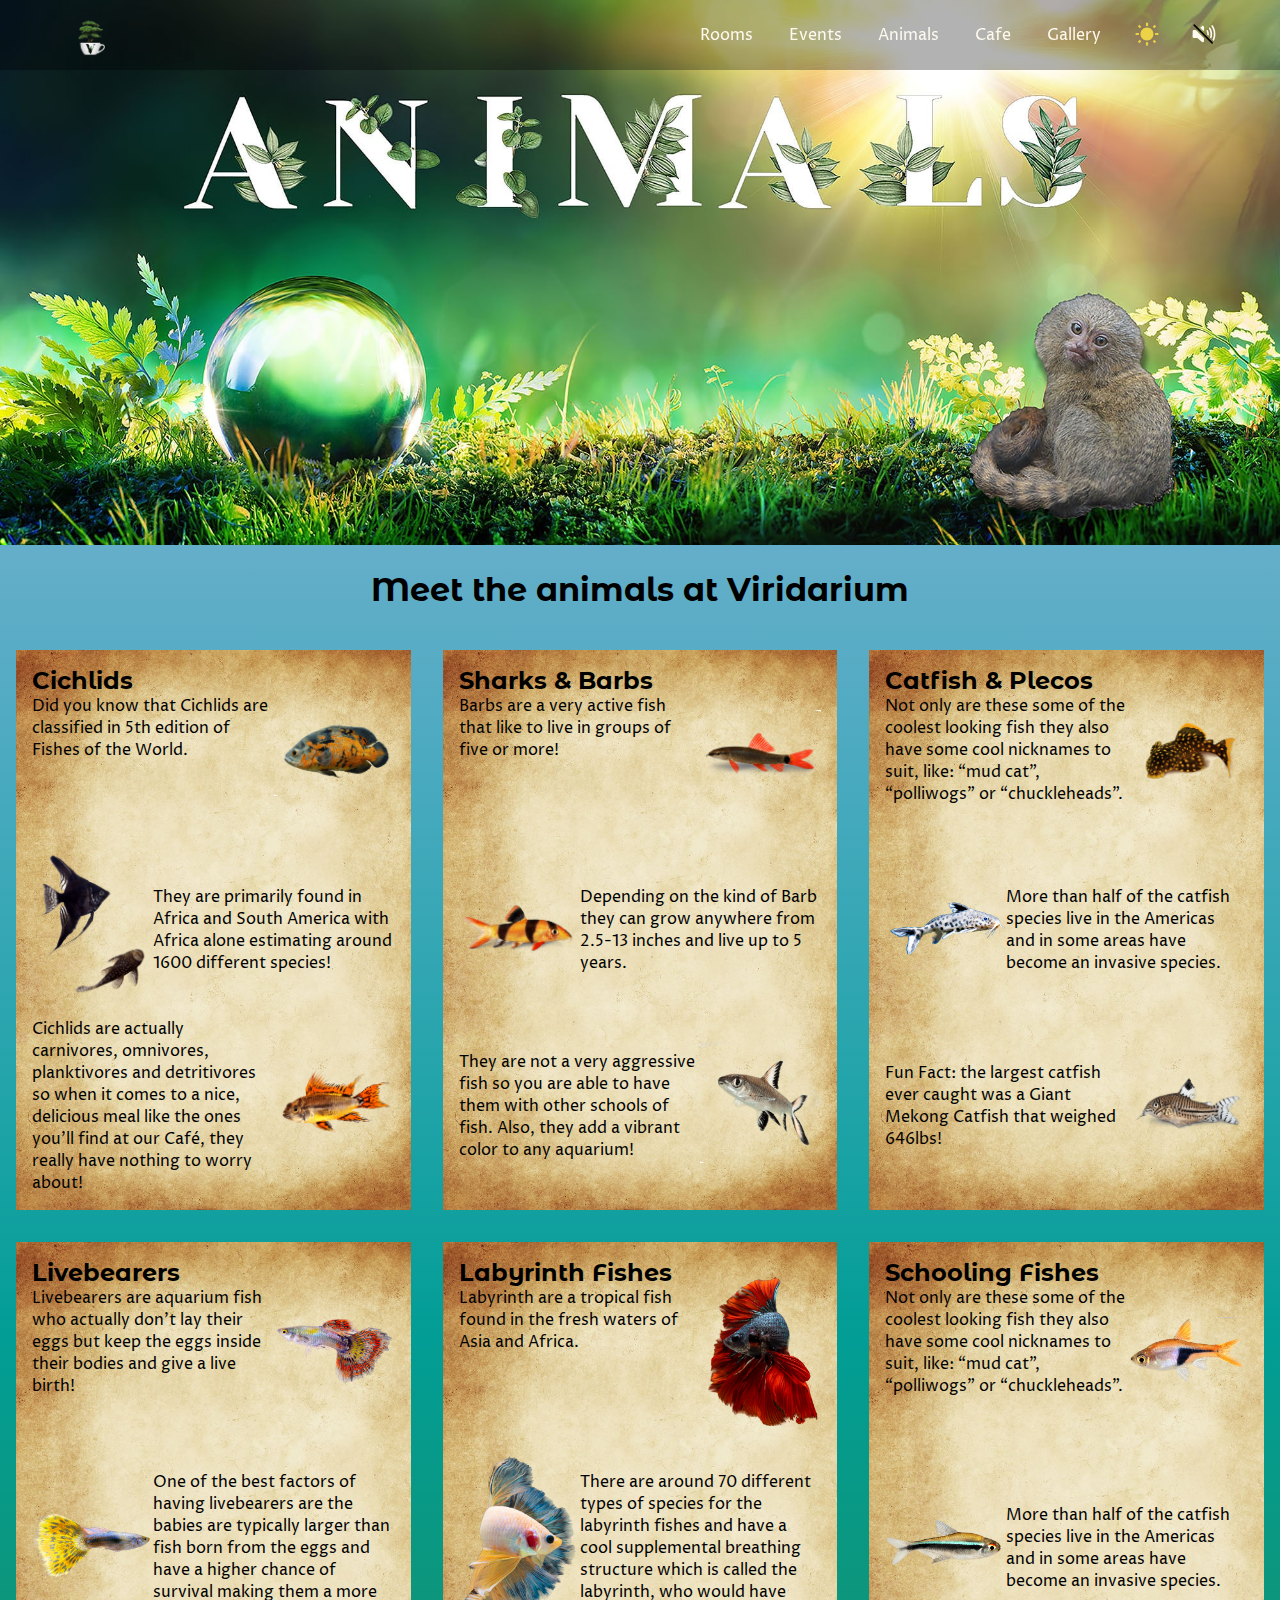
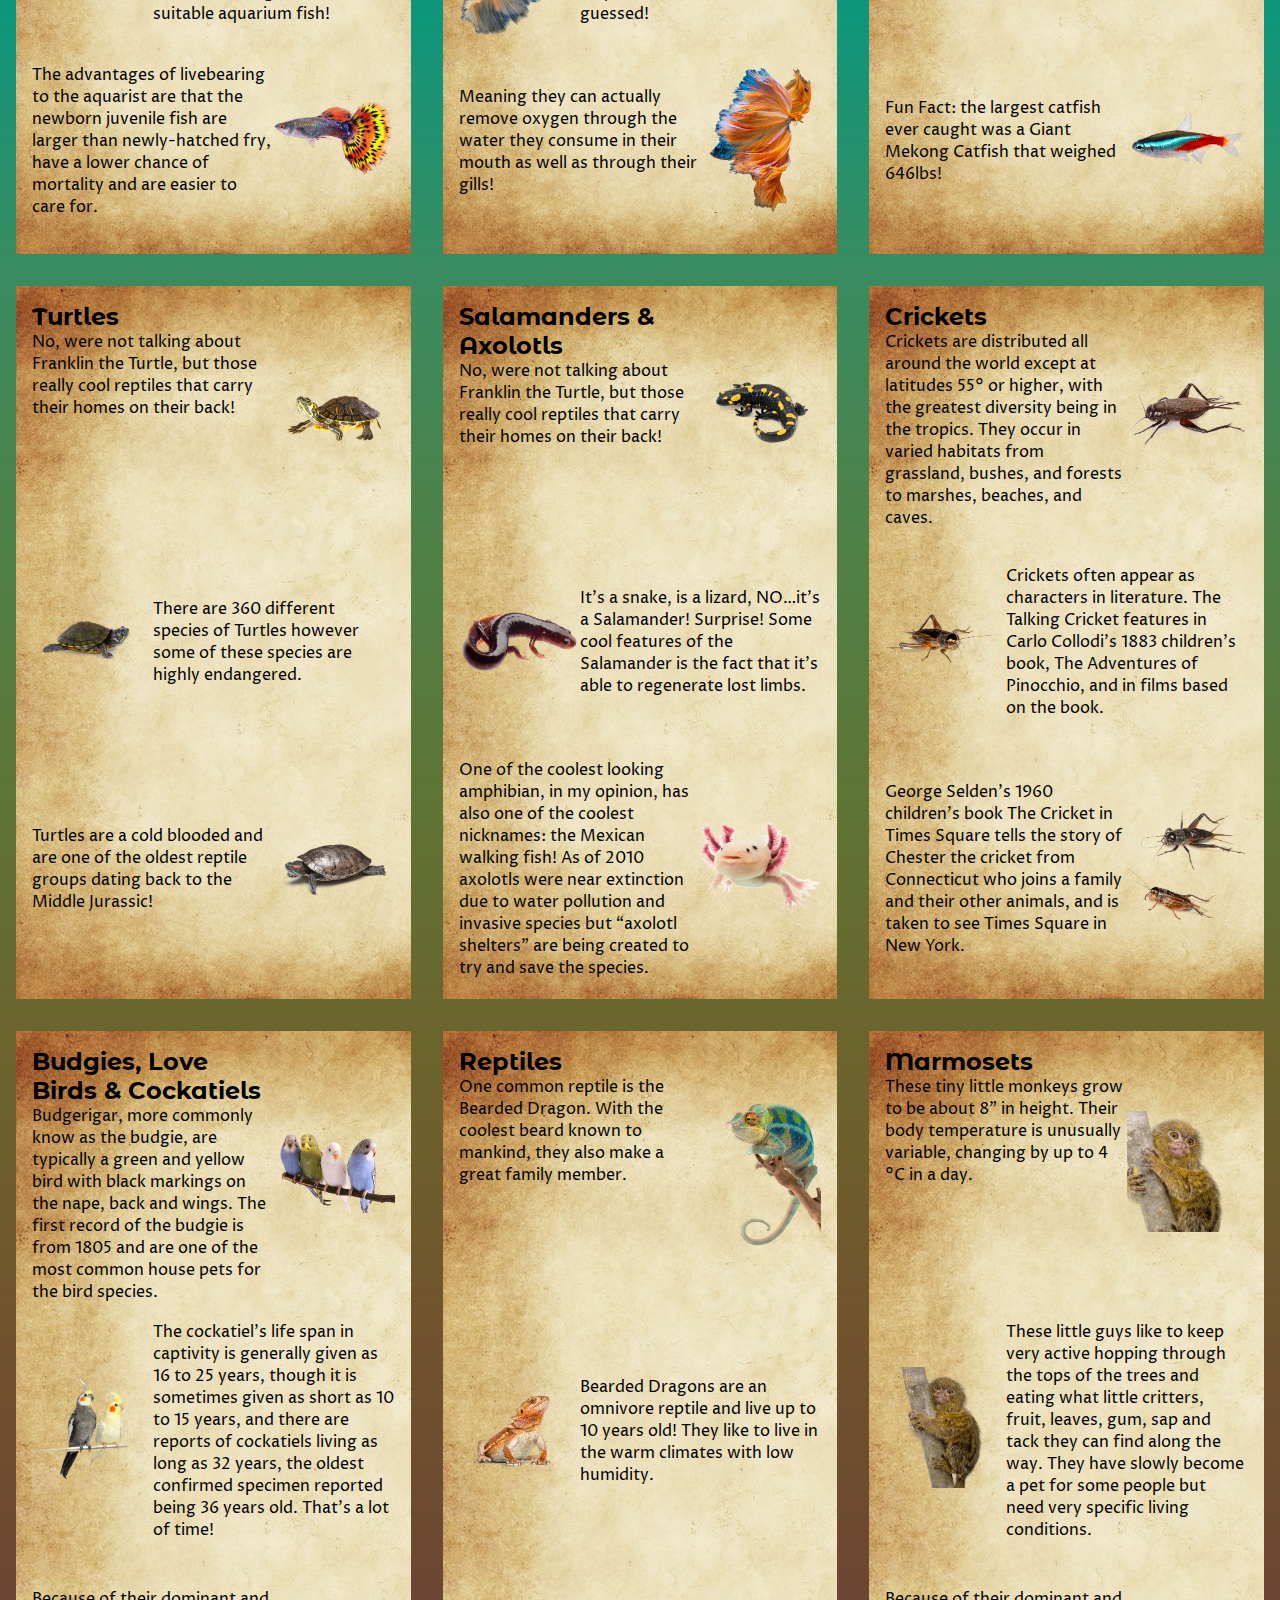
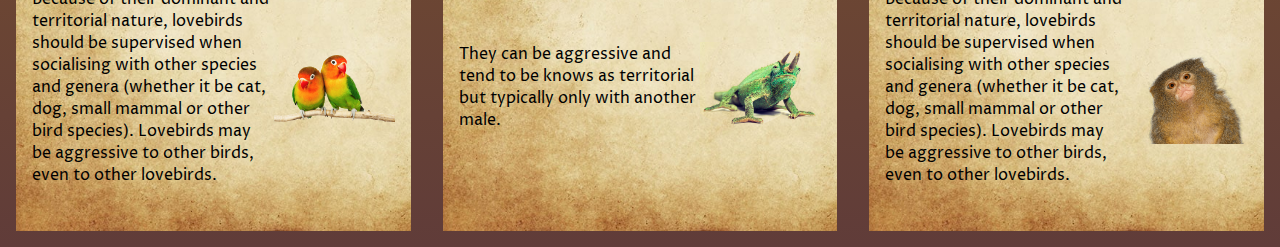
==== animals.html @ 9bf250e7 "Night mode switched to css for the image, Animal page included, animals images included" ====
<!DOCTYPE html>
<html lang="en">
    <head>
        <meta charset="UTF-8">
        <meta name="viewport" content="width=device-width, initial-scale=1.0">
    
        <!-- Load fonts -->
        <link rel="preconnect" href="https://fonts.gstatic.com">
        <link href="https://fonts.googleapis.com/css2?family=Montserrat+Alternates:wght@400;500&display=swap" rel="stylesheet">
        <link href="https://fonts.googleapis.com/css2?family=Proza+Libre&display=swap" rel="stylesheet">
        <link href="https://fonts.googleapis.com/css2?family=Literata&display=swap" rel="stylesheet">
        <link href="https://fonts.googleapis.com/css2?family=Prompt&display=swap" rel="stylesheet">
        <!-- END Load fonts -->
        
        <link rel="stylesheet" href="css/styles.css">
        <title>Animals</title>
    </head>
<body id="animals-page" class="">
    <header>
        <nav id="navbar"> <!-- Extra: Include aria labels and role tags -->
            <a href="index.html" class="logo-container">
                <img src="images/logo.png" alt="Viridarium logo" >
            </a>
            <div class="nav-elements">
                <a href="rooms.html" class="nav-element">Rooms</a>
                <a href="events.html" class="nav-element">Events</a>
                <a href="animals.html" class="nav-element">Animals</a>
                <a href="cafe.html" class="nav-element">Cafe</a>
                <a href="gallery.html" class="nav-element">Gallery</a>
                <button id="night-mode-btn" class="nav-btn">
                    <svg xmlns="http://www.w3.org/2000/svg" viewBox="0 0 512 512" id="sun-icon" class="nav-icon">
                        <path fill='#ebd246' d="M277.3 32h-42.7v64h42.7V32zm129.1 43.7L368 114.1l29.9 29.9 38.4-38.4-29.9-29.9zm-300.8 0l-29.9 29.9 38.4 38.4 29.9-29.9-38.4-38.4zM256 128c-70.4 0-128 57.6-128 128s57.6 128 128 128 128-57.6 128-128-57.6-128-128-128zm224 106.7h-64v42.7h64v-42.7zm-384 0H32v42.7h64v-42.7zM397.9 368L368 397.9l38.4 38.4 29.9-29.9-38.4-38.4zm-283.8 0l-38.4 38.4 29.9 29.9 38.4-38.4-29.9-29.9zm163.2 48h-42.7v64h42.7v-64z"/>
                    </svg>
                    <svg xmlns="http://www.w3.org/2000/svg" viewBox="0 0 512 512" id="moon-icon" class="nav-icon inactive">
                        <path fill='wheat' d="M401.4 354.2c-2.9.1-5.8.2-8.7.2-47.9 0-93-18.9-126.8-53.4-33.9-34.4-52.5-80.1-52.5-128.8 0-27.7 6.1-54.5 17.5-78.7 3.1-6.6 9.3-16.6 13.6-23.4 1.9-2.9-.5-6.7-3.9-6.1-6 .9-15.2 2.9-27.7 6.8C135.1 95.5 80 168.7 80 255c0 106.6 85.1 193 190.1 193 58 0 110-26.4 144.9-68.1 6-7.2 11.5-13.8 16.4-21.8 1.8-3-.7-6.7-4.1-6.1-8.5 1.7-17.1 1.8-25.9 2.2z"/>
                    </svg>
                </button>
                <button id="audio-btn" class="nav-btn sound-off">
                    <svg xmlns='http://www.w3.org/2000/svg' viewBox='0 0 512 512' id='mute-icon' class='nav-icon'>
                        <path stroke='currentColor' stroke-linecap='round' stroke-miterlimit='10' stroke-width='32' d='M416 432L64 80'/>
                        <path d='M243.33 98.86a23.89 23.89 0 00-25.55 1.82l-.66.51-28.52 23.35a8 8 0 00-.59 11.85l54.33 54.33a8 8 0 0013.66-5.66v-64.49a24.51 24.51 0 00-12.67-21.71zM251.33 335.29L96.69 180.69A16 16 0 0085.38 176H56a24 24 0 00-24 24v112a24 24 0 0024 24h69.76l92 75.31a23.9 23.9 0 0025.87 1.69A24.51 24.51 0 00256 391.45v-44.86a16 16 0 00-4.67-11.3zM352 256c0-24.56-5.81-47.87-17.75-71.27a16 16 0 10-28.5 14.55C315.34 218.06 320 236.62 320 256q0 4-.31 8.13a8 8 0 002.32 6.25l14.36 14.36a8 8 0 0013.55-4.31A146 146 0 00352 256zM416 256c0-51.18-13.08-83.89-34.18-120.06a16 16 0 00-27.64 16.12C373.07 184.44 384 211.83 384 256c0 23.83-3.29 42.88-9.37 60.65a8 8 0 001.9 8.26L389 337.4a8 8 0 0013.13-2.79C411 311.76 416 287.26 416 256z'/>
                        <path d='M480 256c0-74.25-20.19-121.11-50.51-168.61a16 16 0 10-27 17.22C429.82 147.38 448 189.5 448 256c0 46.19-8.43 80.27-22.43 110.53a8 8 0 001.59 9l11.92 11.92a8 8 0 0012.92-2.16C471.6 344.9 480 305 480 256z'/>
                    </svg>
                    <svg xmlns='http://www.w3.org/2000/svg' viewBox='0 0 512 512' id='audio-icon' class='nav-icon inactive'>
                        <path d='M264 416.19a23.92 23.92 0 01-14.21-4.69l-.66-.51-91.46-75H88a24 24 0 01-24-24V200a24 24 0 0124-24h69.65l91.46-75 .66-.51A24 24 0 01288 119.83v272.34a24 24 0 01-24 24zM352 336a16 16 0 01-14.29-23.18c9.49-18.9 14.3-38 14.3-56.82 0-19.36-4.66-37.92-14.25-56.73a16 16 0 0128.5-14.54C378.2 208.16 384 231.47 384 256c0 23.83-6 47.78-17.7 71.18A16 16 0 01352 336z'/>
                        <path d='M400 384a16 16 0 01-13.87-24C405 327.05 416 299.45 416 256c0-44.12-10.94-71.52-29.83-103.95A16 16 0 01413.83 136C434.92 172.16 448 204.88 448 256c0 50.36-13.06 83.24-34.12 120a16 16 0 01-13.88 8z'/>
                    </svg>
                </button>
                <button id="mobile-menu-btn" class="nav-btn menu-up">
                    <svg xmlns='http://www.w3.org/2000/svg' viewBox='0 0 512 512' id='menu-icon' class='nav-icon'>
                        <path stroke='black' stroke-linecap='round' stroke-miterlimit='10' stroke-width='48' d='M88 152h336M88 256h336M88 360h336'/>
                    </svg>
                    <svg xmlns='http://www.w3.org/2000/svg' viewBox='0 0 512 512' id='cross-icon' class='nav-icon inactive'>
                        <path d='M289.94 256l95-95A24 24 0 00351 127l-95 95-95-95a24 24 0 00-34 34l95 95-95 95a24 24 0 1034 34l95-95 95 95a24 24 0 0034-34z'/>
                    </svg>
                </button>
                

                <div id="mobile-menu" class="inactive">
                    <a href="rooms.html" class="mobile-nav-element">Rooms</a>
                    <a href="events.html" class="mobile-nav-element">Events</a>
                    <a href="animals.html" class="mobile-nav-element">Animals</a>
                    <a href="cafe.html" class="mobile-nav-element">Cafe</a>
                    <a href="gallery.html" class="mobile-nav-element">Gallery</a>
                </div>

                <audio loop id="daytime-audio">
                    <source src="audios/day.wav" type="audio/mp3">
                </audio>
                <audio loop id="nighttime-audio">
                    <source src="audios/night.wav" type="audio/mp3">
                </audio>
            </div>
        </nav>
        
        <img id="header-img" alt="Header image" src="images/Animal_Header.jpg" >
    </header>    
    <main>
        <h1>Meet the animals at Viridarium</h1>
        <section id="aquar-animals" class="animals-grid">
            <div class="animals-grid-col1">
                <div class="animals-info-card">
                    <div class="info-text-top info-text">
                        <h2>Cichlids</h2>
                        <p>Did you know that Cichlids are classified in 5th edition of Fishes of the World.</p>
                    </div>
                    <div class="info-img-top info-img">
                        <img src="images/Aquarium Room/cichlids.png" alt="">
                    </div>
                    <div class="info-text-mid info-text">
                        <p>They are primarily found in Africa and South America with Africa alone estimating around 1600 different species!</p>
                    </div>
                    <div class="info-img-mid info-img">
                        <img src="images/Aquarium Room/cichlids2.png" alt="">
                    </div>
                    <div class="info-text-btm info-text">
                        <p>Cichlids are actually carnivores, omnivores, planktivores and detritivores so when it comes to a nice, delicious meal like the ones you’ll find at our Café, they really have nothing to worry about!</p>
                    </div>
                    <div class="info-img-btm info-img">
                        <img src="images/Aquarium Room/cichlids3.png" alt="">
                    </div>
                </div>
            </div>
            <div class="animals-grid-col2">
                <div class="animals-info-card">
                    <div class="info-text-top info-text">
                        <h2>Sharks & Barbs</h2>
                        <p>Barbs are a very active fish that like to live in groups of five or more!</p>
                    </div>
                    <div class="info-img-top info-img">
                        <img src="images/Aquarium Room/barb2.png" alt="">
                    </div>
                    <div class="info-text-mid info-text">
                        <p>Depending on the kind of Barb they can grow anywhere from 2.5-13 inches and live up to 5 years. </p>
                    </div>
                    <div class="info-img-mid info-img">
                        <img src="images/Aquarium Room/barb1.png" alt="">
                    </div>
                    <div class="info-text-btm info-text">
                        <p>They are not a very aggressive fish so you are able to have them with other schools of fish. Also, they add a vibrant color to any aquarium! </p>
                    </div>
                    <div class="info-img-btm info-img">
                        <img src="images/Aquarium Room/shark.png" alt="">
                    </div>
                </div>
            </div>
            <div class="animals-grid-col3">
                <div class="animals-info-card">
                    <div class="info-text-top info-text">
                        <h2>Catfish & Plecos </h2>
                        <p>Not only are these some of the coolest looking fish they also have some cool nicknames to suit, like: “mud cat”, “polliwogs” or “chuckleheads”.</p>
                    </div>
                    <div class="info-img-top info-img">
                        <img src="images/Aquarium Room/catfish1.png" alt="" srcset="">
                    </div>
                    <div class="info-text-mid info-text">
                        <p>More than half of the catfish species live in the Americas and in some areas have become an invasive species.</p>
                    </div>
                    <div class="info-img-mid info-img">
                        <img src="images/Aquarium Room/catfish3.png" alt="" srcset="">
                    </div>
                    <div class="info-text-btm info-text">
                        <p>Fun Fact: the largest catfish ever caught was a Giant Mekong Catfish that weighed 646lbs!</p>
                    </div>
                    <div class="info-img-btm info-img">
                        <img src="images/Aquarium Room/catfish2.png" alt="" srcset="">
                    </div>
                </div>
            </div>
        </section>
        <section id="ripar-animals" class="animals-grid">
            <div class="animals-grid-col1">
                <div class="animals-info-card">
                    <div class="info-text-top info-text">
                        <h2>Livebearers</h2>
                        <p>Livebearers are aquarium fish who actually don’t lay their eggs but keep the eggs inside their bodies and give a live birth!</p>
                    </div>
                    <div class="info-img-top info-img">
                        <img src="images/Riparium Room/livebearers1.png" alt="">
                    </div>
                    <div class="info-text-mid info-text">
                        <p>One of the best factors of having livebearers are the babies are typically larger than fish born from the eggs and have a higher chance of survival making them a more suitable aquarium fish!</p>
                    </div>
                    <div class="info-img-mid info-img">
                        <img src="images/Riparium Room/livebearers2.png" alt="">
                    </div>
                    <div class="info-text-btm info-text">
                        <p>The advantages of livebearing to the aquarist are that the newborn juvenile fish are larger than newly-hatched fry, have a lower chance of mortality and are easier to care for.</p>
                    </div>
                    <div class="info-img-btm info-img">
                        <img src="images/Riparium Room/livebearers3.png" alt="">
                    </div>
                </div>
            </div>
            <div class="animals-grid-col2">
                <div class="animals-info-card">
                    <div class="info-text-top info-text">
                        <h2>Labyrinth Fishes </h2>
                        <p>Labyrinth are a tropical fish found in the fresh waters of Asia and Africa.</p>
                    </div>
                    <div class="info-img-top info-img">
                        <img src="images/Riparium Room/labyfish1.png" alt="">
                    </div>
                    <div class="info-text-mid info-text">
                        <p>There are around 70 different types of species for the labyrinth fishes and have a cool supplemental breathing structure which is called the labyrinth, who would have guessed!</p>
                    </div>
                    <div class="info-img-mid info-img">
                        <img src="images/Riparium Room/labyfish2.png" alt="">
                    </div>
                    <div class="info-text-btm info-text">
                        <p>Meaning they can actually remove oxygen through the water they consume in their mouth as well as through their gills!</p>
                    </div>
                    <div class="info-img-btm info-img">
                        <img src="images/Riparium Room/labyfish3.png" alt="">
                    </div>
                </div>
            </div>
            <div class="animals-grid-col3">
                <div class="animals-info-card">
                    <div class="info-text-top info-text">
                        <h2>Schooling Fishes</h2>
                        <p>Not only are these some of the coolest looking fish they also have some cool nicknames to suit, like: “mud cat”, “polliwogs” or “chuckleheads”.</p>
                    </div>
                    <div class="info-img-top info-img">
                        <img src="images/Riparium Room/schofish1.png" alt="">
                    </div>
                    <div class="info-text-mid info-text">
                        <p>More than half of the catfish species live in the Americas and in some areas have become an invasive species.</p>
                    </div>
                    <div class="info-img-mid info-img">
                        <img src="images/Riparium Room/schofish2.png" alt="">
                    </div>
                    <div class="info-text-btm info-text">
                        <p>Fun Fact: the largest catfish ever caught was a Giant Mekong Catfish that weighed 646lbs!</p>
                    </div>
                    <div class="info-img-btm info-img">
                        <img src="images/Riparium Room/schofish3.png" alt="">
                    </div>
                </div>
        </section>
        <section id="paludar-animals" class="animals-grid">
            <div class="animals-grid-col1">
                <div class="animals-info-card">
                    <div class="info-text-top info-text">
                        <h2>Turtles</h2>
                        <p>No, were not talking about Franklin the Turtle, but those really cool reptiles that carry their homes on their back!</p>
                    </div>
                    <div class="info-img-top info-img">
                        <img src="images/Paludarium Room/turtle2.png" alt="">
                    </div>
                    <div class="info-text-mid info-text">
                        <p>There are 360 different species of Turtles however some of these species are highly endangered.</p>
                    </div>
                    <div class="info-img-mid info-img">
                        <img src="images/Paludarium Room/turtle.png" alt="">
                    </div>
                    <div class="info-text-btm info-text">
                        <p>Turtles are a cold blooded and are one of the oldest reptile groups dating back to the Middle Jurassic!</p>
                    </div>
                    <div class="info-img-btm info-img">
                        <img src="images/Paludarium Room/turtle3.png" alt="">
                    </div>
                </div>
            </div>
            <div class="animals-grid-col2">
                <div class="animals-info-card">
                    <div class="info-text-top info-text">
                        <h2>Salamanders & Axolotls</h2>
                        <p>No, were not talking about Franklin the Turtle, but those really cool reptiles that carry their homes on their back!</p>
                    </div>
                    <div class="info-img-top info-img">
                        <img src="images/Paludarium Room/amphi1.png" alt="">
                    </div>
                    <div class="info-text-mid info-text">
                        <p>It’s a snake, is a lizard, NO…it’s a Salamander! Surprise! Some cool features of the Salamander is the fact that it’s able to regenerate lost limbs.</p>
                    </div>
                    <div class="info-img-mid info-img">
                        <img src="images/Paludarium Room/amphi2.png" alt="">
                    </div>
                    <div class="info-text-btm info-text">
                        <p>One of the coolest looking amphibian, in my opinion, has also one of the coolest nicknames: the Mexican walking fish! As of 2010 axolotls were near extinction due to water pollution and invasive species but “axolotl shelters” are being created to try and save the species.</p>
                    </div>
                    <div class="info-img-btm info-img">
                        <img src="images/Paludarium Room/amphi3.png" alt="">
                    </div>
                </div>
            </div>
            <div class="animals-grid-col3">
                <div class="animals-info-card">
                    <div class="info-text-top info-text">
                        <h2>Crickets</h2>
                        <p>Crickets are distributed all around the world except at latitudes 55° or higher, with the greatest diversity being in the tropics. They occur in varied habitats from grassland, bushes, and forests to marshes, beaches, and caves.</p>
                    </div>
                    <div class="info-img-top info-img">
                        <img src="images/Paludarium Room/crickets1.png" alt="">
                    </div>
                    <div class="info-text-mid info-text">
                        <p>Crickets often appear as characters in literature. The Talking Cricket features in Carlo Collodi's 1883 children's book, The Adventures of Pinocchio, and in films based on the book.</p>
                    </div>
                    <div class="info-img-mid info-img">
                        <img src="images/Paludarium Room/crickets2.png" alt="">
                    </div>
                    <div class="info-text-btm info-text">
                        <p> George Selden's 1960 children's book The Cricket in Times Square tells the story of Chester the cricket from Connecticut who joins a family and their other animals, and is taken to see Times Square in New York.</p>
                    </div>
                    <div class="info-img-btm info-img">
                        <img src="images/Paludarium Room/crickets3.png" alt="">
                    </div>
                </div>
        </section>
        <section id="terrar-animals" class="animals-grid">
            <div class="animals-grid-col1">
                <div class="animals-info-card">
                    <div class="info-text-top info-text">
                        <h2>Budgies, Love Birds & Cockatiels</h2>
                        <p>Budgerigar, more commonly know as the budgie, are typically a green and yellow bird with black markings on the nape, back and wings. The first record of the budgie is from 1805 and are one of the most common house pets for the bird species.</p>
                    </div>
                    <div class="info-img-top info-img">
                        <img src="images/Terrarium Room/birdos1.png" alt="">
                    </div>
                    <div class="info-text-mid info-text">
                        <p>The cockatiel's life span in captivity is generally given as 16 to 25 years, though it is sometimes given as short as 10 to 15 years, and there are reports of cockatiels living as long as 32 years, the oldest confirmed specimen reported being 36 years old. That's a lot of time!</p>
                    </div>
                    <div class="info-img-mid info-img">
                        <img src="images/Terrarium Room/birdos3.png" alt="">
                    </div>
                    <div class="info-text-btm info-text">
                        <p>Because of their dominant and territorial nature, lovebirds should be supervised when socialising with other species and genera (whether it be cat, dog, small mammal or other bird species). Lovebirds may be aggressive to other birds, even to other lovebirds.</p>
                    </div>
                    <div class="info-img-btm info-img">
                        <img src="images/Terrarium Room/birdos2.png" alt="">
                    </div>
                </div>
            </div>
            <div class="animals-grid-col2">
                <div class="animals-info-card">
                    <div class="info-text-top info-text">
                        <h2>Reptiles</h2>
                        <p>One common reptile is the Bearded Dragon. With the coolest beard known to mankind, they also make a great family member.</p>
                    </div>
                    <div class="info-img-top info-img">
                        <img src="images/Terrarium Room/reptile1.png" alt="">
                    </div>
                    <div class="info-text-mid info-text">
                        <p>Bearded Dragons are an omnivore reptile and live up to 10 years old! They like to live in the warm climates with low humidity.</p>
                    </div>
                    <div class="info-img-mid info-img">
                        <img src="images/Terrarium Room/reptile2.png" alt="">
                    </div>
                    <div class="info-text-btm info-text">
                        <p>They can be aggressive and tend to be knows as territorial but typically only with another male.</p>
                    </div>
                    <div class="info-img-btm info-img">
                        <img src="images/Terrarium Room/reptile3.png" alt="">
                    </div>
                </div>
            </div>
            <div class="animals-grid-col3">
                <div class="animals-info-card">
                    <div class="info-text-top info-text">
                        <h2>Marmosets</h2>
                        <p>These tiny little monkeys grow to be about 8” in height. Their body temperature is unusually variable, changing by up to 4 °C in a day.</p>
                    </div>
                    <div class="info-img-top info-img">
                        <img src="images/Terrarium Room/marmot1.png" alt="">
                    </div>
                    <div class="info-text-mid info-text">
                        <p>These little guys like to keep very active hopping through the tops of the trees and eating what little critters, fruit, leaves, gum, sap and tack they can find along the way. They have slowly become a pet for some people but need very specific living conditions.</p>
                    </div>
                    <div class="info-img-mid info-img">
                        <img src="images/Terrarium Room/marmot2.png" alt="">
                    </div>
                    <div class="info-text-btm info-text">
                        <p>Because of their dominant and territorial nature, lovebirds should be supervised when socialising with other species and genera (whether it be cat, dog, small mammal or other bird species). Lovebirds may be aggressive to other birds, even to other lovebirds.</p>
                    </div>
                    <div class="info-img-btm info-img">
                        <img src="images/Terrarium Room/marmot3.png" alt="">
                    </div>
                </div>
            </div>
        </section>
    </main>
    <footer>

    </footer>

    <script src="js/scripts.js"></script>
</body>
</html>
---- css/styles.css ----
/*
    ----------------- GENERAL CSS ------------------------
*/

* {
    box-sizing: border-box;
    padding: 0;
    margin: 0;
}

body {
    min-height: 100vh;
}

a {
    text-decoration: none;
    color: inherit;
}

.inactive,
.inactive * {
    visibility: hidden!important;
    height: 0!important;
    position: absolute;
}

/*
    ----------------- END GENERAL CSS ------------------------
*/




/*
    ----------------- FONTS ------------------------
*/
body {
    /* font-family: 'Prompt', sans-serif; */
    font-family: 'Proza Libre', sans-serif;
    /* font-family: 'Literata', serif; */
    /* font-family: 'Montserrat Alternates', sans-serif; */
}


h1, h2, h3, h4, h5, h6 {
    font-family: 'Montserrat Alternates', sans-serif;
    /* font-family: 'Prompt', sans-serif; */
    /*font-family: 'Proza Libre', sans-serif;*/
    /* font-family: 'Literata', serif; */
}

.night-mode a {
    color: #f2f2f2;
}
/*
    ----------------- END FONTS ------------------------
*/



/*
    ----------------- HEADER ------------------------
*/

/* Navbar */
header {
    display: flex;
}
#home-page header {
    height: 100vh;
}

#navbar {
    display: grid;
    grid-template-columns: repeat(4, 1fr);
    grid-template-rows: 1fr;
    gap: 0px 0px;
    grid-template-areas:
        "logo-container nav-elements nav-elements nav-elements";
    align-items: center;
    padding: 0 50px;
    position: fixed;
    width: 100%;
    height: 70px;
    background: rgba(0,0,0,.3);
    z-index: 9;
}

.logo-container {
    cursor: pointer;
    grid-area: logo-container;
    justify-self: start;
    height: inherit;
}

.logo-container img {
    height: 100%;
}

.nav-elements {
    grid-area: nav-elements;
    justify-self: end;
    height: inherit;
    color: floralwhite;
}

.nav-element,
.nav-btn {
    margin: 0 1em;
    height: 100%;
    vertical-align: middle;
}

.nav-icon {
    width: 26px;
    fill: floralwhite;
    pointer-events: none;
}

.night-mode .nav-icon path {
    fill: wheat!important;
    stroke: wheat!important;
}

#navbar button {
    background: none;
    border: none;
    outline: none;
    cursor: pointer;
}

#mobile-menu {
    position: absolute;
    width: 100%;
    left: 0;
    text-align: center;
    background: rgb(0 0 0 / 0.7);
    height: 100vh;
    transition: all 300ms;
}

#mobile-menu-btn {
    display: none;
}

.mobile-nav-element {
    width: 100%;
    display: block;
    padding-bottom: 3em;
    color: #f2f2f2;
    font-size: 18px;
}
.mobile-nav-element:first-child {
    padding-top: 25%;
}
/* END Navbar */

#header-img {
    width: 100%;
    height: 100%;
    transition: all 1s;
}

.night-mode #header-img {
    filter: hue-rotate(95deg);
}



header h1 {
    position: absolute;
    top: 40%;
    left: 25%;
    width: 50%;
    font-size: 50px;
    text-align: center;
    color: white;
}

@media (max-width: 850px) {
    #navbar {
        padding: 0 10px;
    }
    .nav-element {
        display: none;
    }
    #header-img {
        height: auto;
    }
    #mobile-menu-btn {
        display: initial;
    }
}

/*
    ----------------- END HEADER ------------------------
*/


/*
    ----------------- ANIMALS PAGE ------------------------
*/
.animals-grid {
    display: grid;
    grid-template-columns: repeat(auto-fit, minmax(400px, 1fr));
}

#animals-page main {
    background-image: linear-gradient(to bottom, #65aeca, #45a9bd, #24a4ab, #029d95, #0c967c, #388c61, #4e8149, #5d7535, #6c642c, #70542d, #6c4633, #603c39);
}

#animals-page h1{
    padding: 25px 0;
    text-align: center;
}
  

.animals-grid-col1,
.animals-grid-col2,
.animals-grid-col3 {
    padding: 2em;
    height: 100%;
}

/* Animals Info Cards */
.animals-info-card {
    display: grid;
    grid-template-columns: repeat(3, 1fr);
    grid-template-rows: repeat(6, 1fr);
    gap: 0px 0px;
    background: url('../images/info-animal.jpg');
    background-size: cover;
    padding: 1em;
    height: 100%;
  }
  
.info-text-top { grid-area: 1 / 1 / 3 / 3; }

.info-text-mid { grid-area: 3 / 2 / 5 / 4; }

.info-img-top { grid-area: 1 / 3 / 3 / 4; }

.info-img-mid { grid-area: 3 / 1 / 5 / 2; }

.info-text-btm { grid-area: 5 / 1 / 7 / 3; }

.info-img-btm { grid-area: 5 / 3 / 7 / 4; }

.info-img img {
    width: 100%;
}
.info-img,
.info-text-mid,
.info-text-btm {
    align-self: center;
}

@media (max-width: 1300px) {
    .animals-grid-col1, .animals-grid-col2, .animals-grid-col3 {
        padding: 1em;
    }
}

@media (max-width: 420px) {
    .animals-grid {
        grid-template-columns: repeat(auto-fit, minmax(300px, 1fr));
    }
}


/*
    ----------------- END ANIMALS PAGE ------------------------
*/
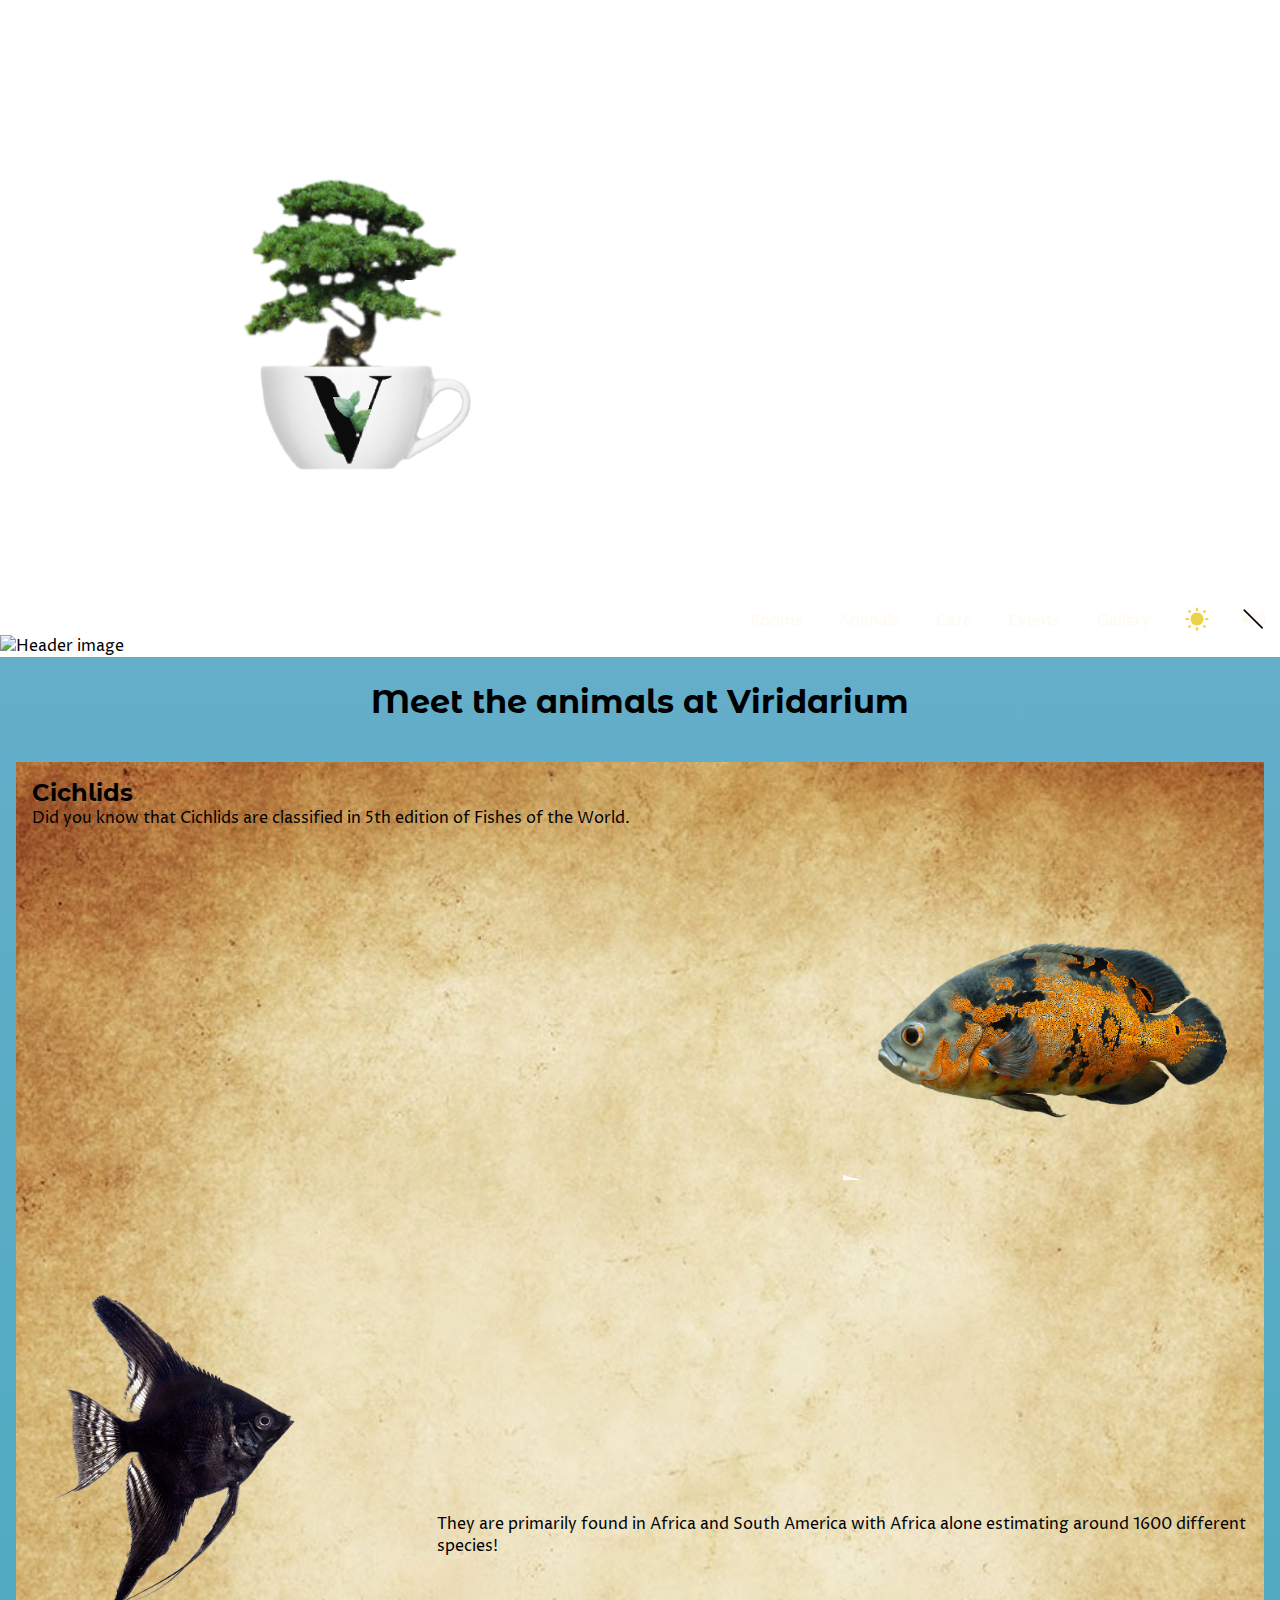
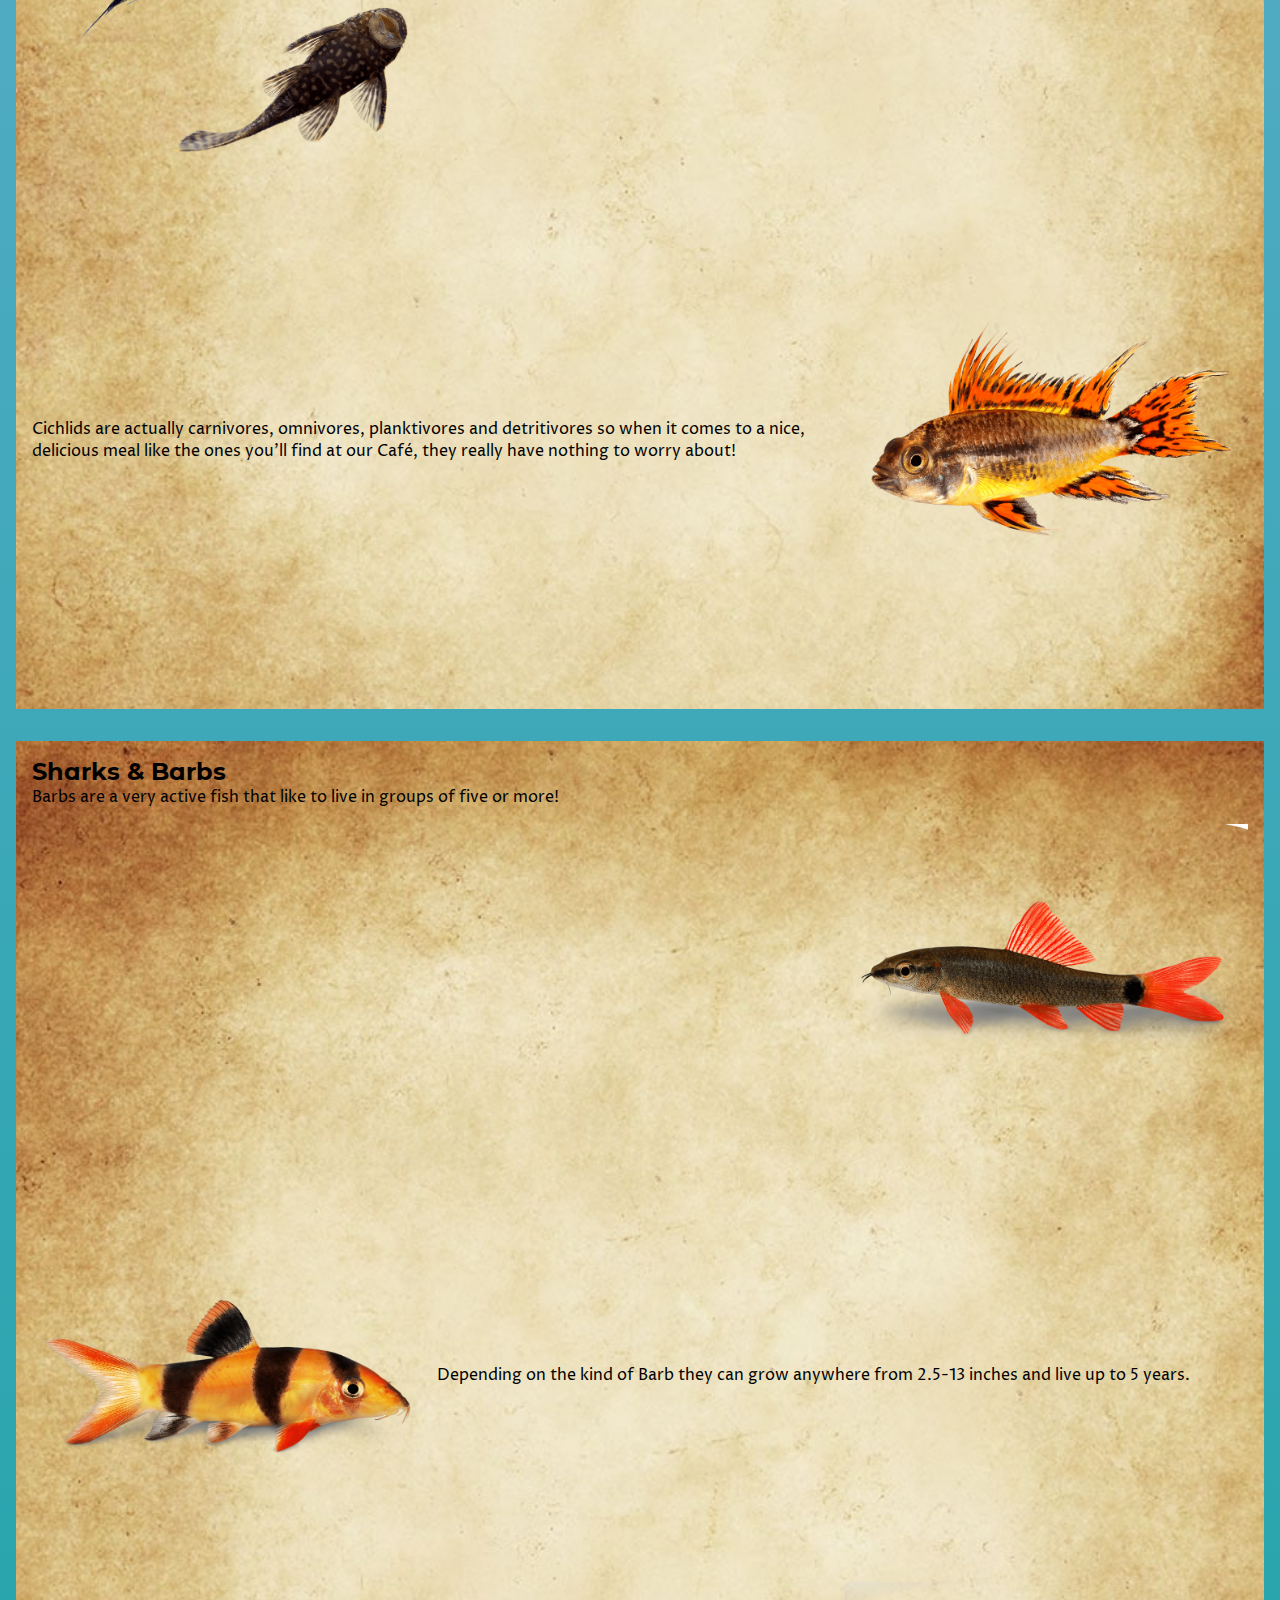
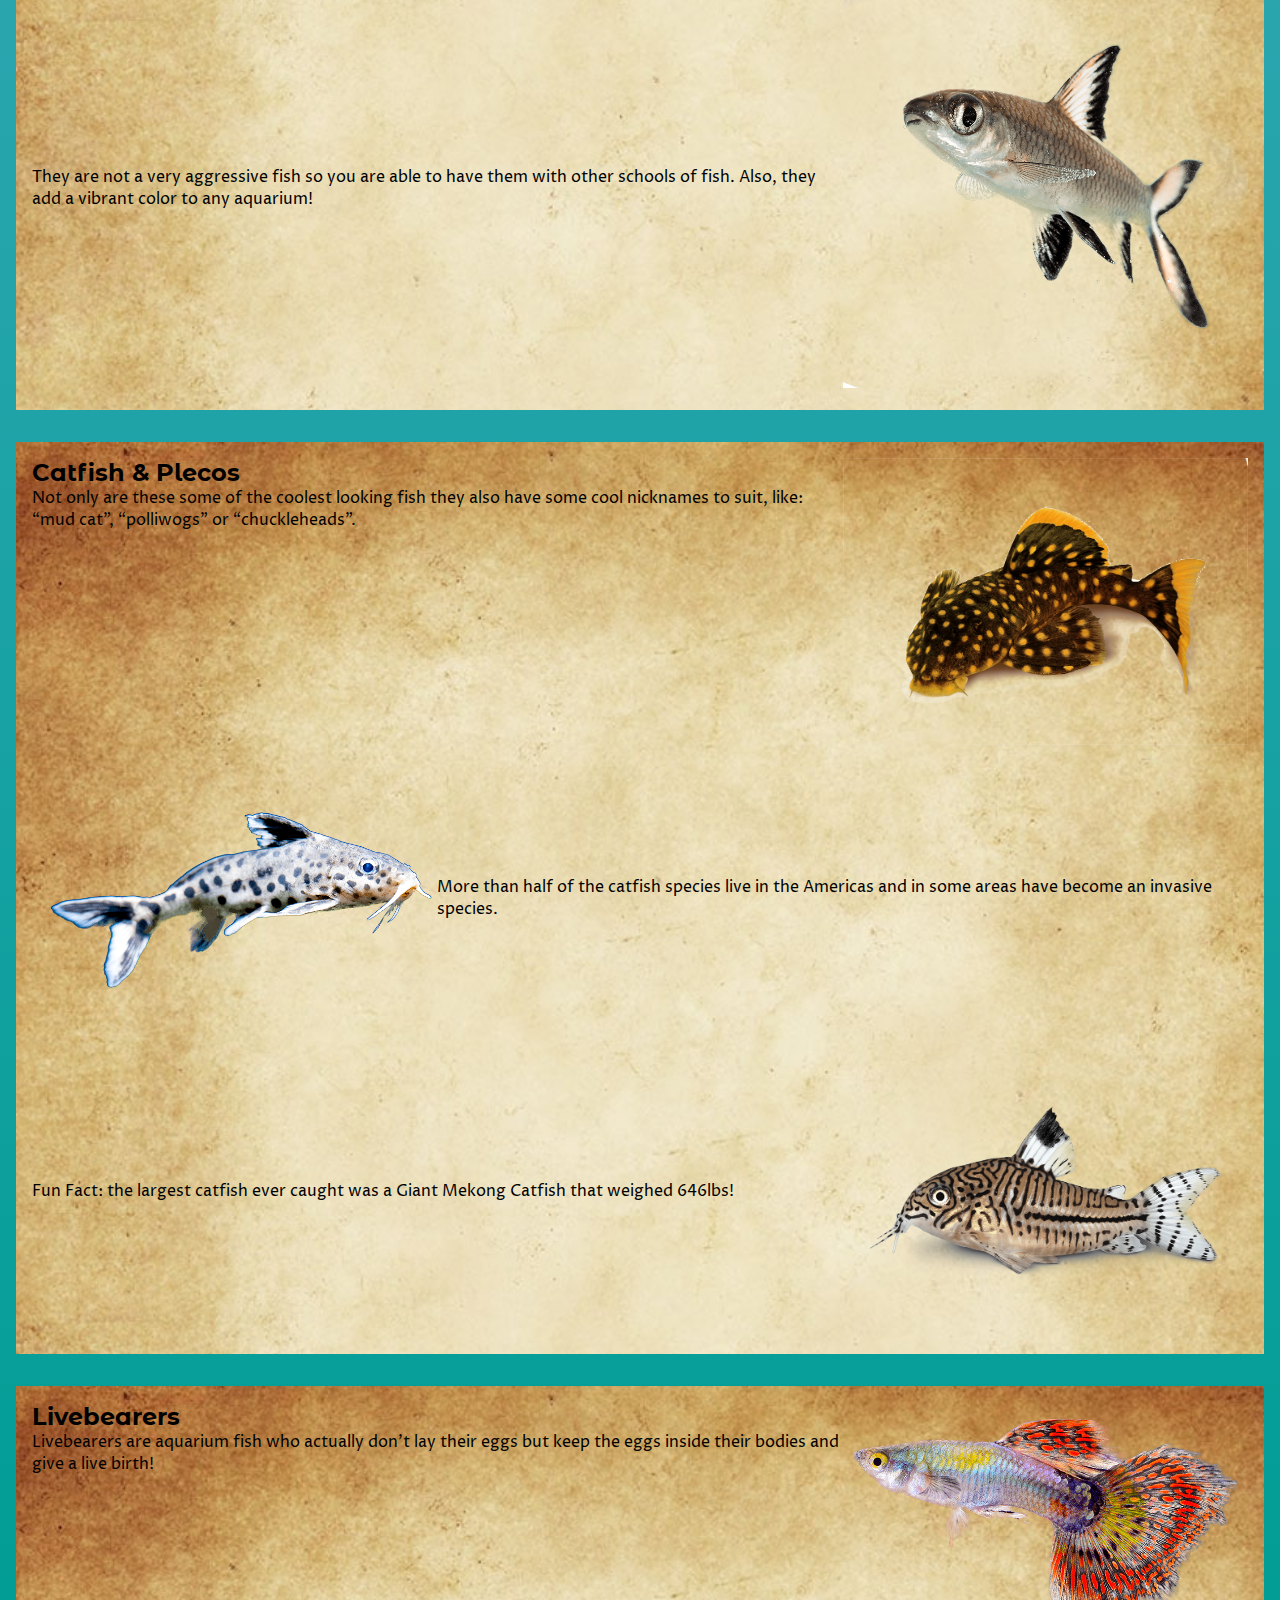
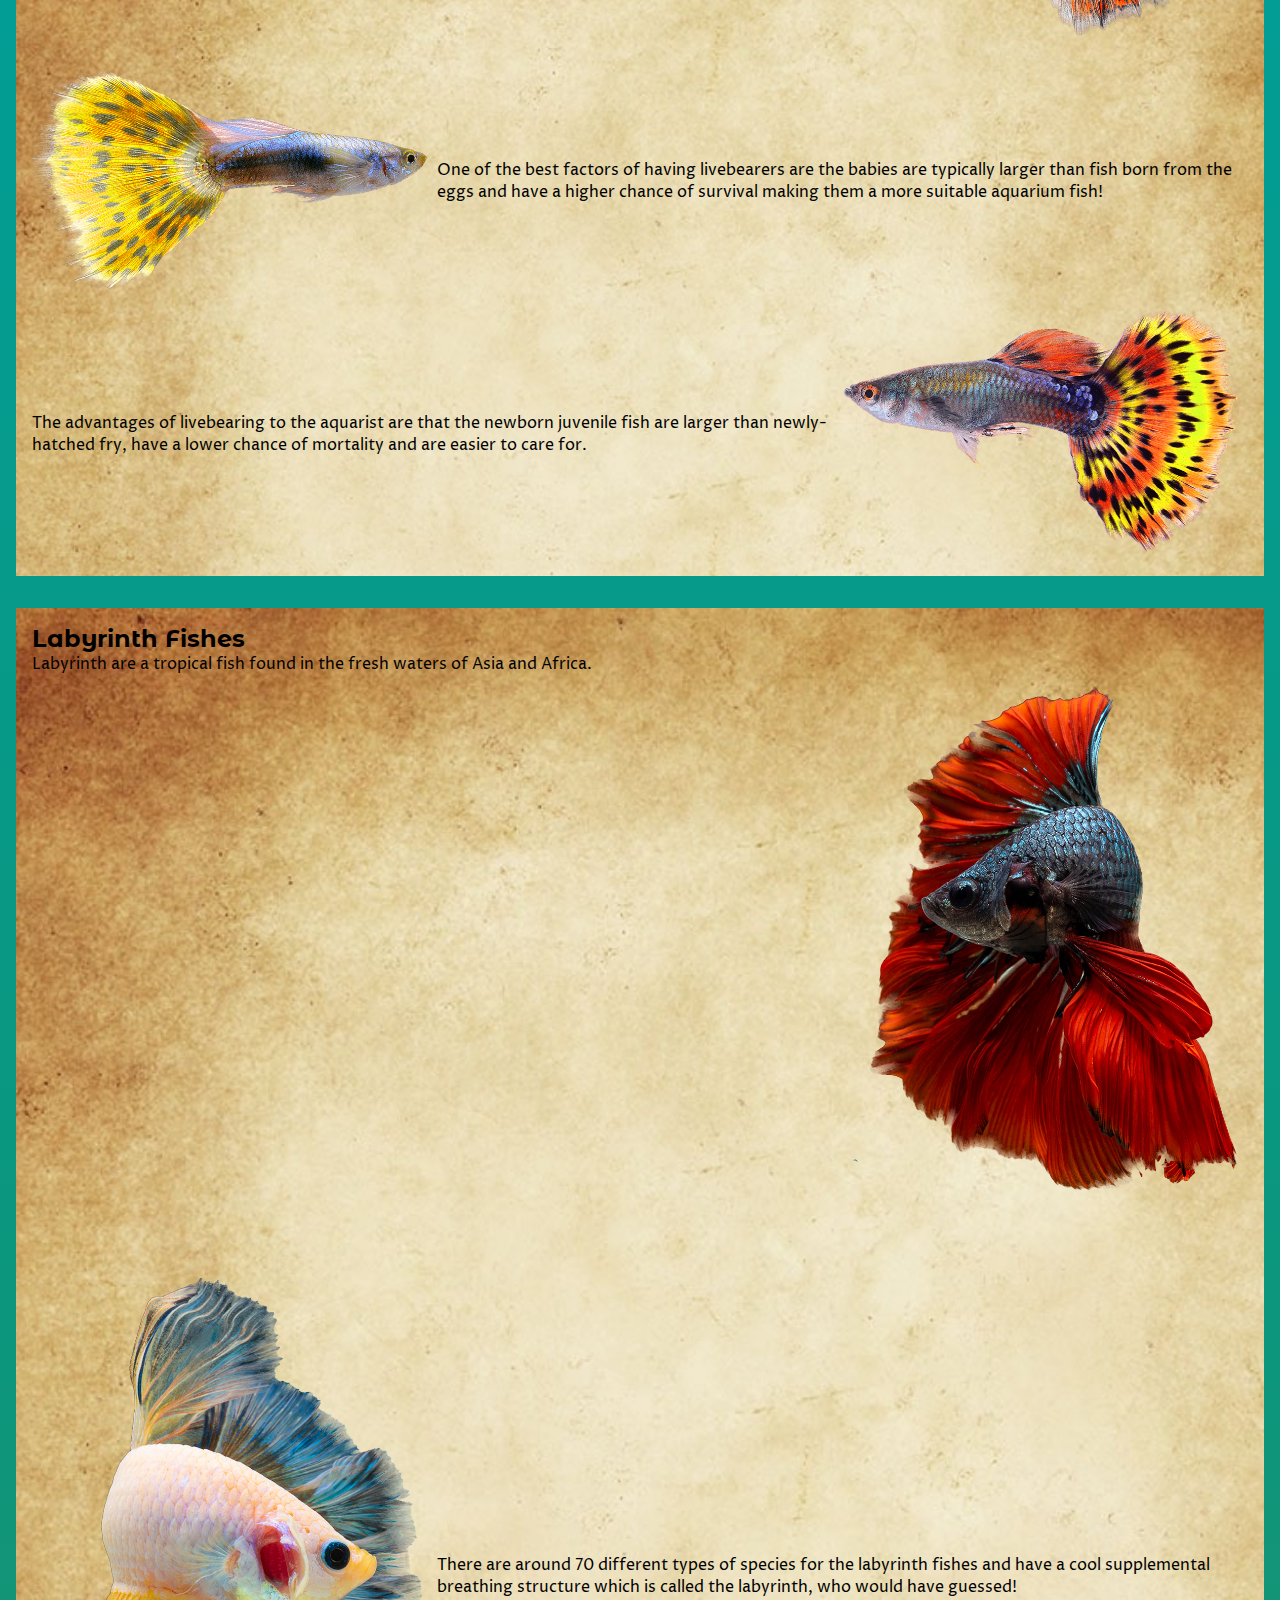
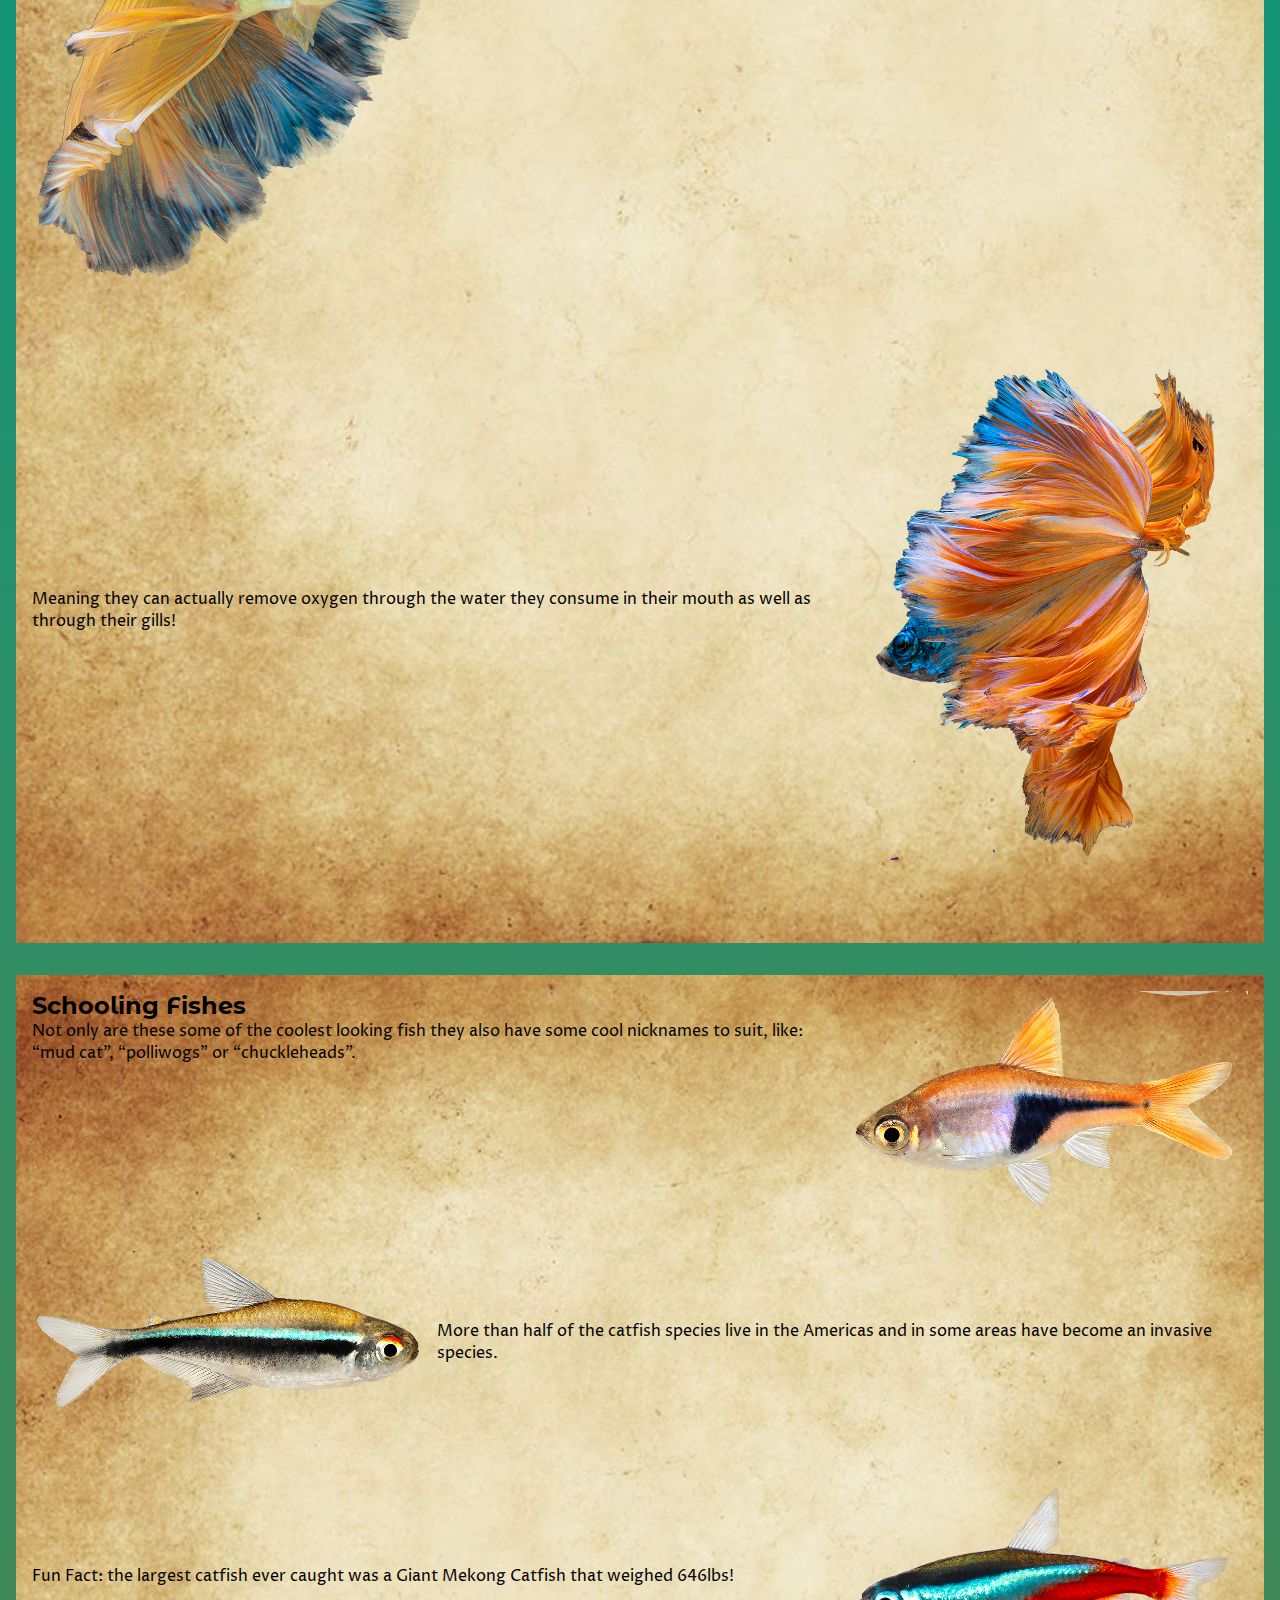
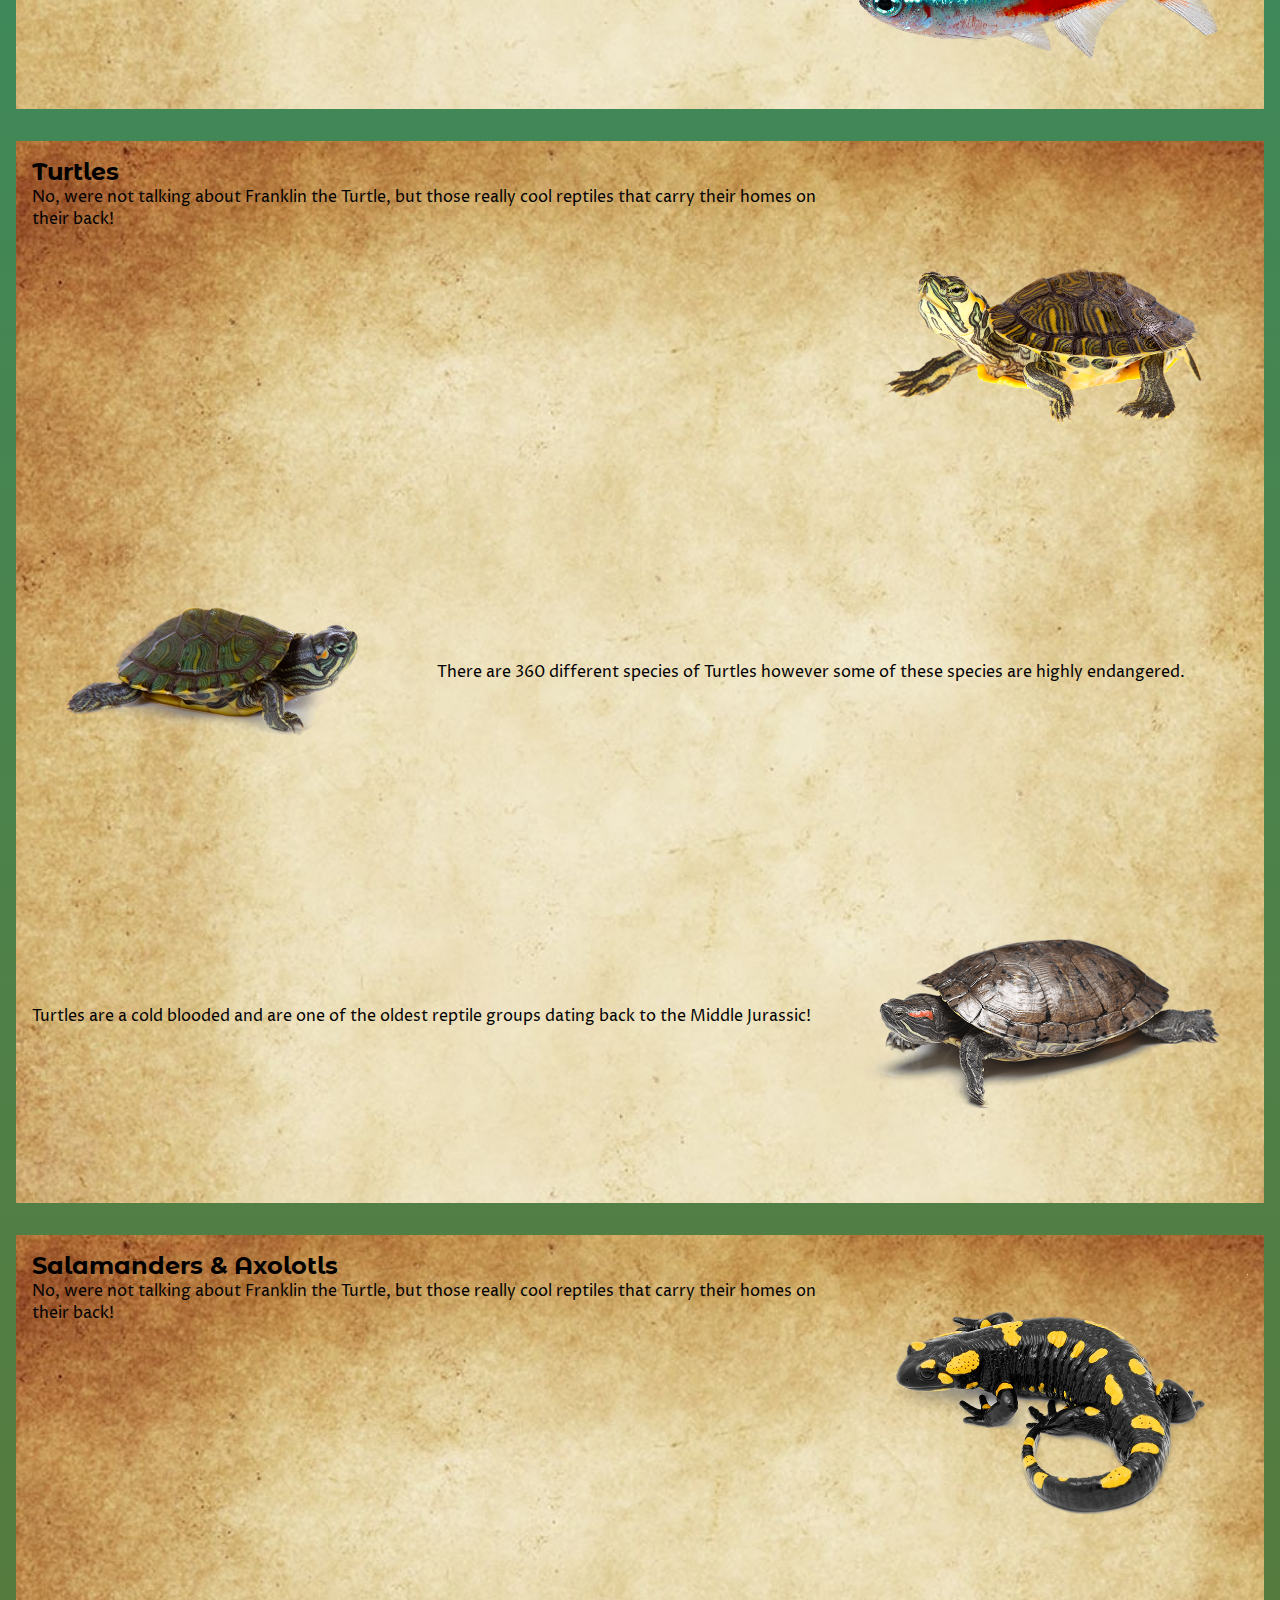
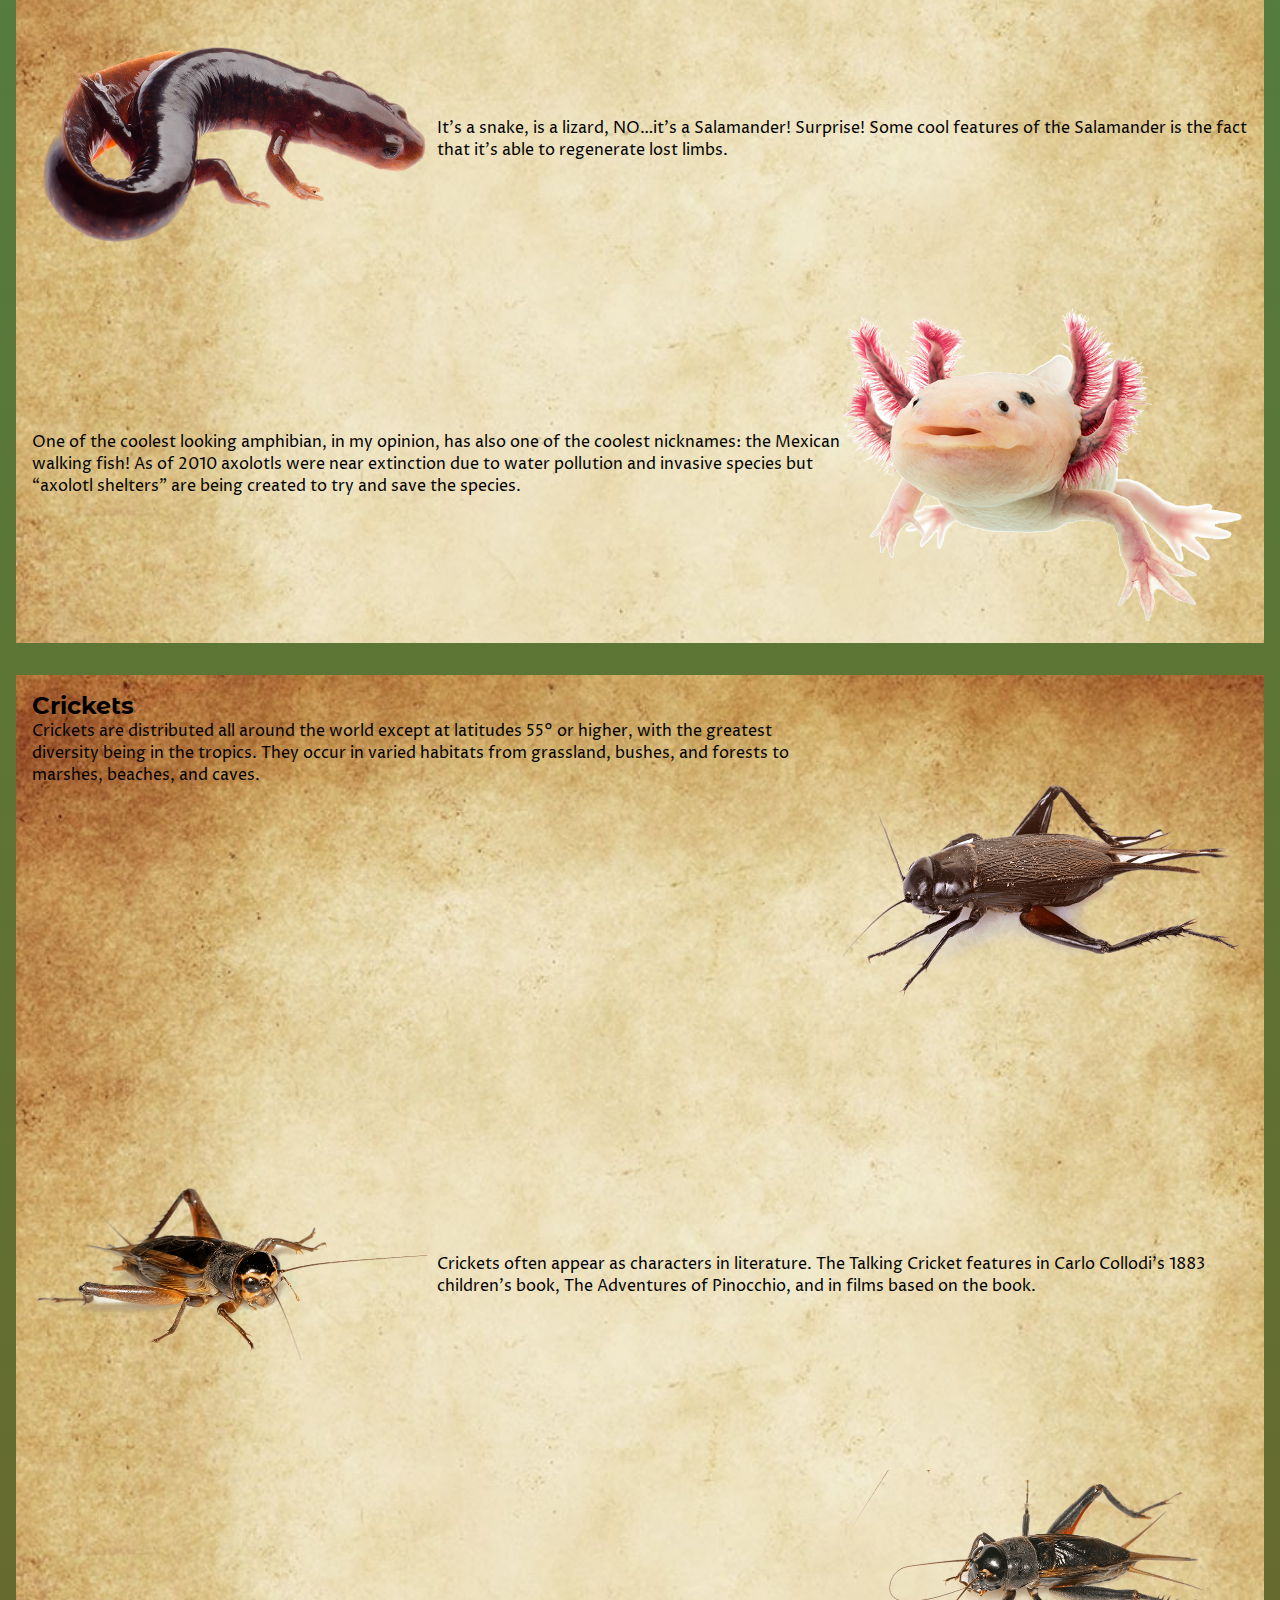
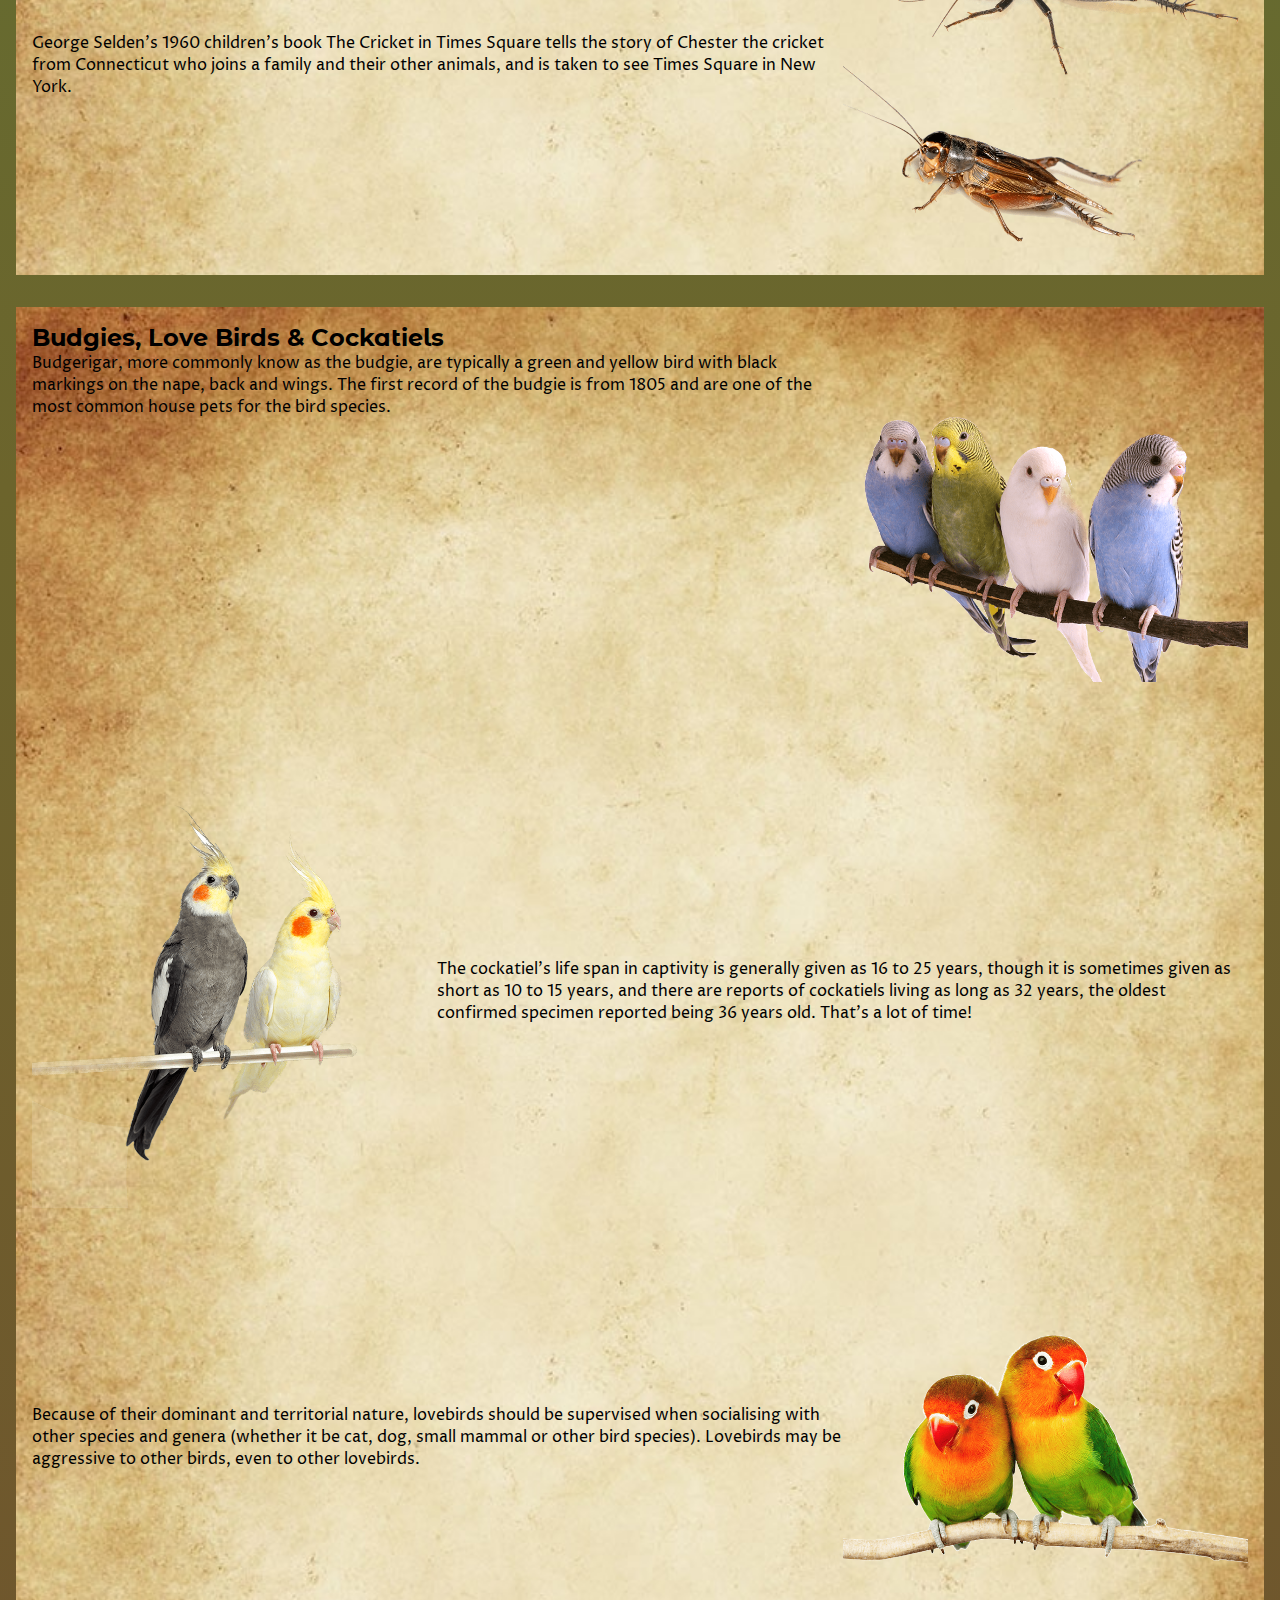
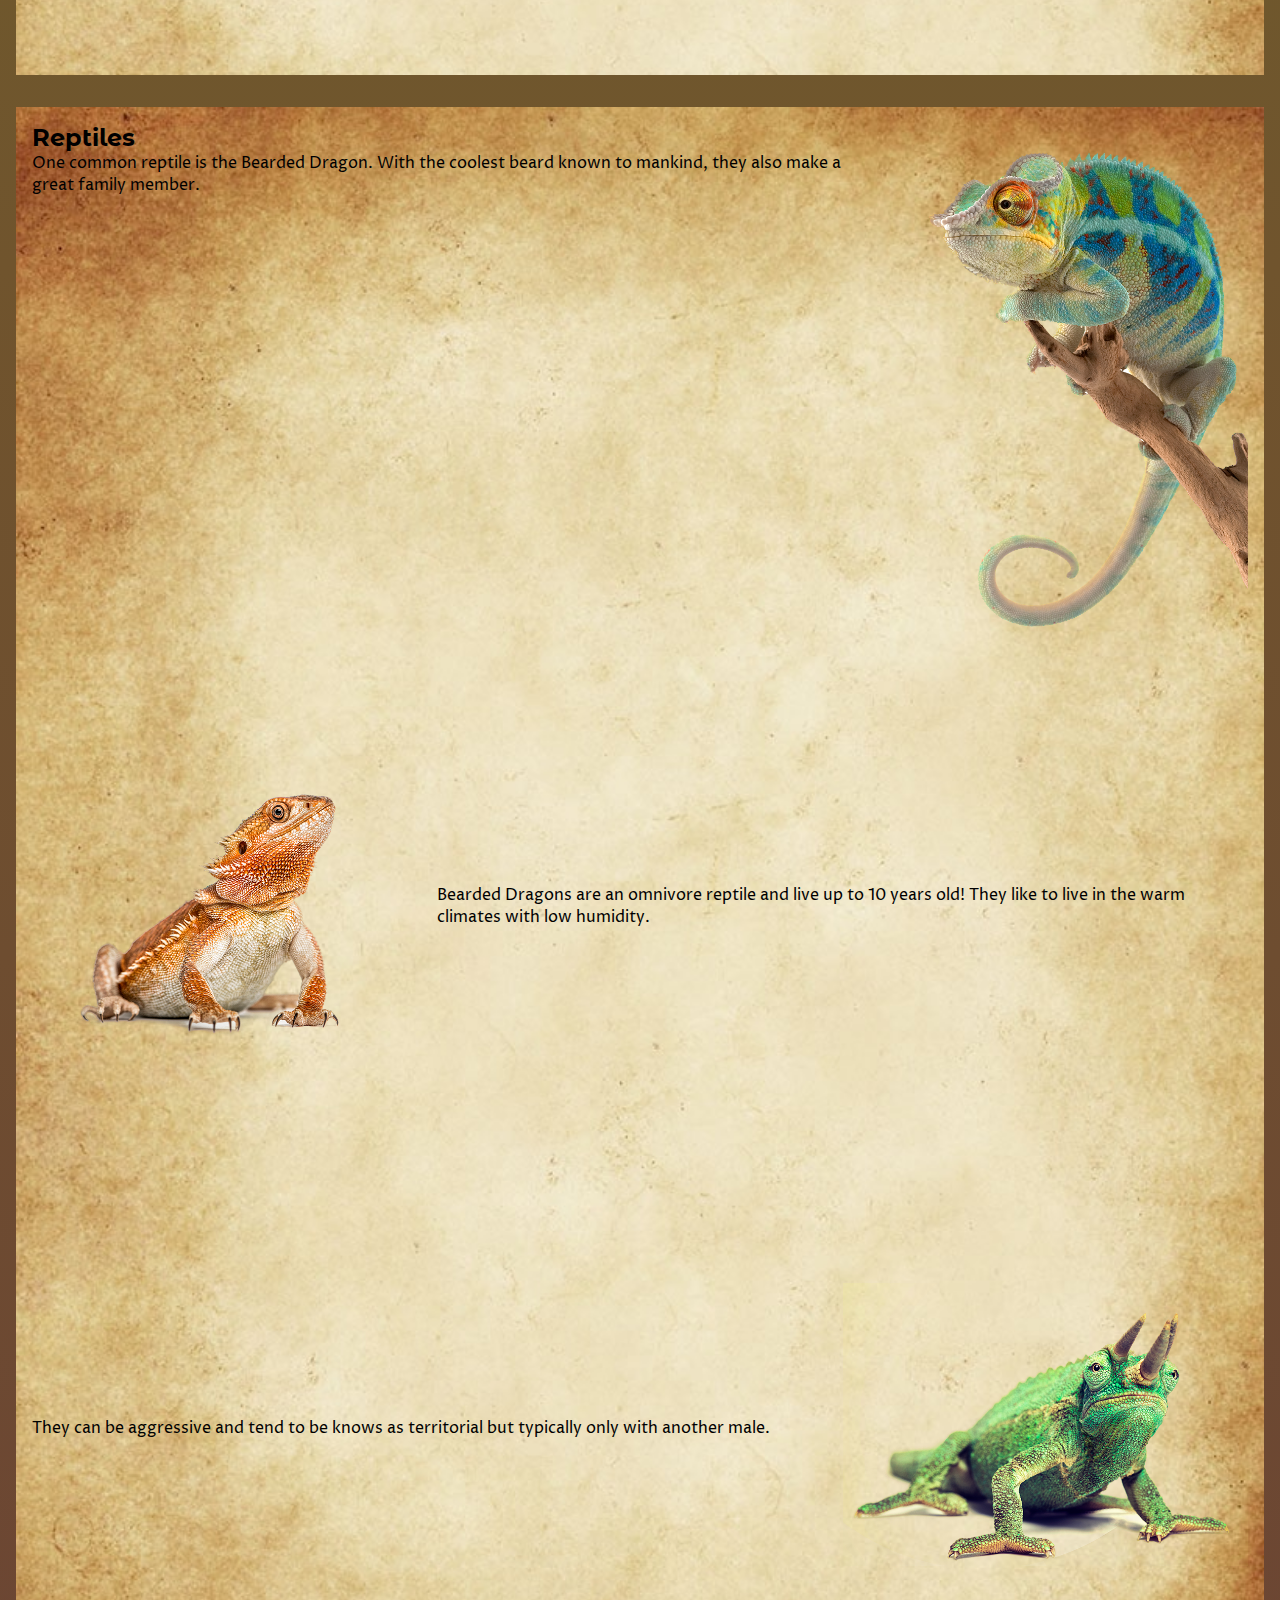
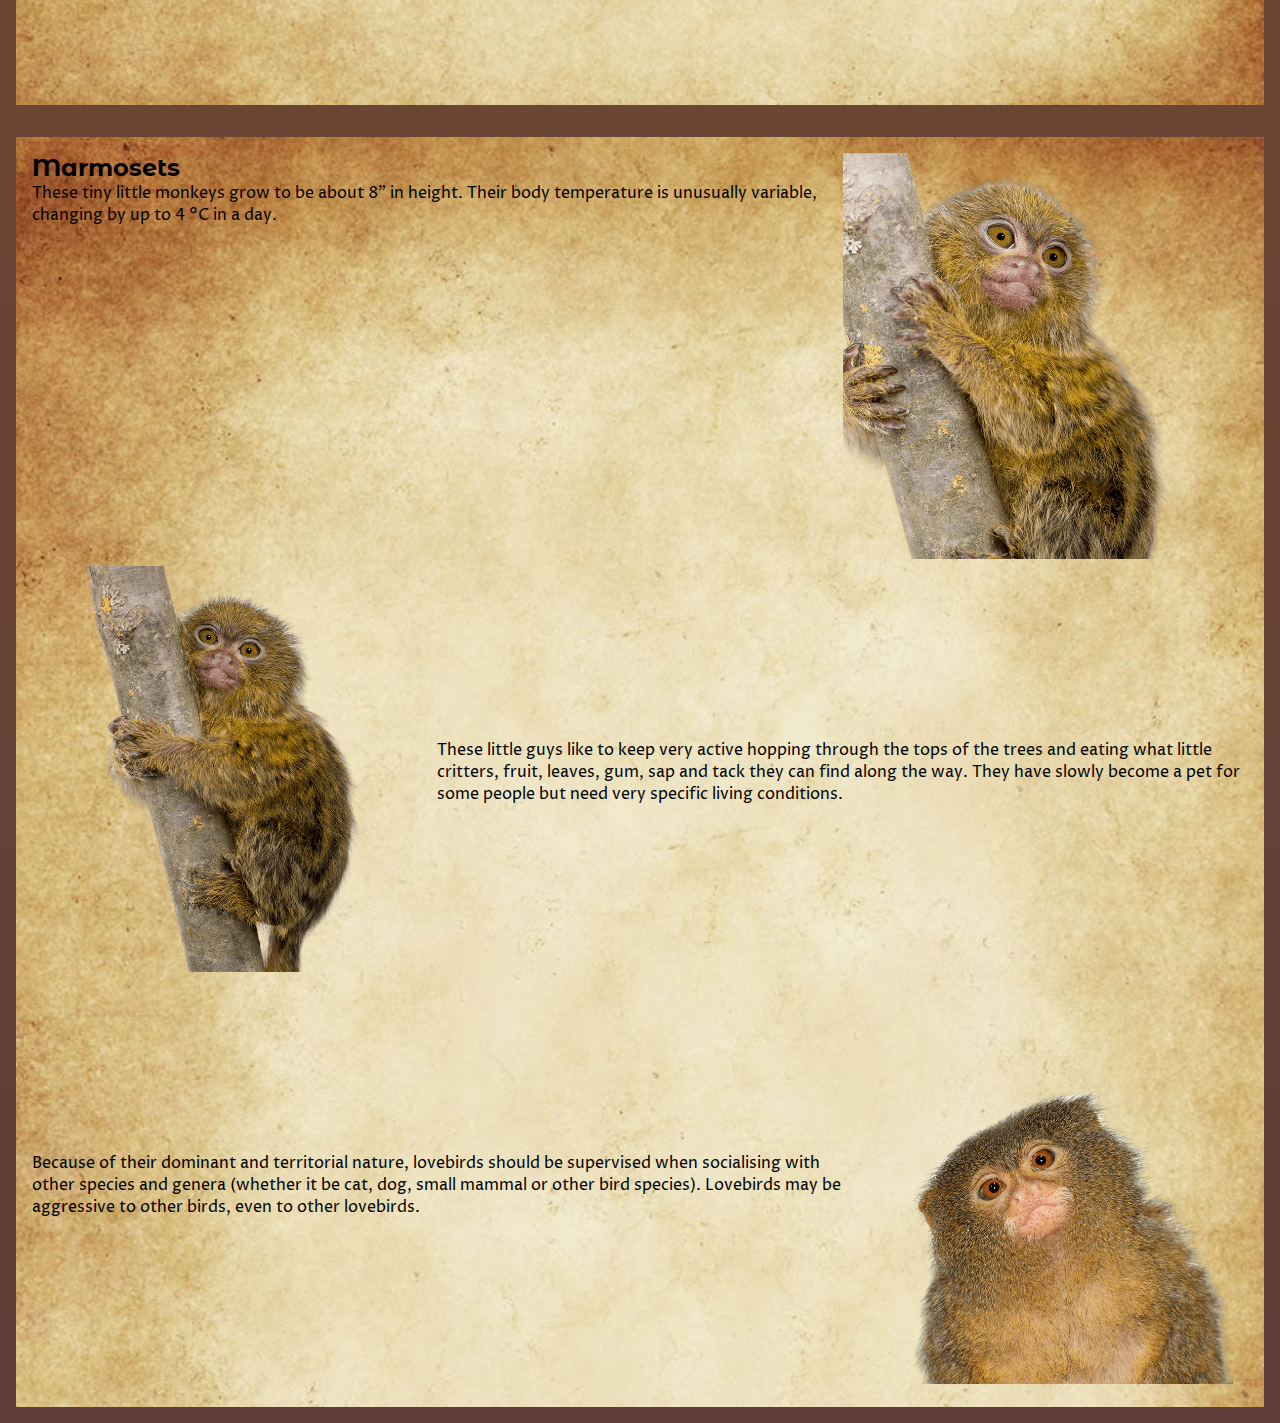
==== commit ced701f4: "Update animals.html" ====
--- a/animals.html
+++ b/animals.html
@@ -23,9 +23,9 @@
             </a>
             <div class="nav-elements">
                 <a href="rooms.html" class="nav-element">Rooms</a>
-                <a href="events.html" class="nav-element">Events</a>
                 <a href="animals.html" class="nav-element">Animals</a>
                 <a href="cafe.html" class="nav-element">Cafe</a>
+                <a href="events.html" class="nav-element">Events</a>
                 <a href="gallery.html" class="nav-element">Gallery</a>
                 <button id="night-mode-btn" class="nav-btn">
                     <svg xmlns="http://www.w3.org/2000/svg" viewBox="0 0 512 512" id="sun-icon" class="nav-icon">
@@ -58,9 +58,9 @@
 
                 <div id="mobile-menu" class="inactive">
                     <a href="rooms.html" class="mobile-nav-element">Rooms</a>
-                    <a href="events.html" class="mobile-nav-element">Events</a>
                     <a href="animals.html" class="mobile-nav-element">Animals</a>
                     <a href="cafe.html" class="mobile-nav-element">Cafe</a>
+                    <a href="events.html" class="mobile-nav-element">Events</a>                    
                     <a href="gallery.html" class="mobile-nav-element">Gallery</a>
                 </div>
 
@@ -73,7 +73,7 @@
             </div>
         </nav>
         
-        <img id="header-img" alt="Header image" src="images/Animal_Header.jpg" >
+        <img id="header-img" alt="Header image" src="images/animal-header.jpg" >
     </header>    
     <main>
         <h1>Meet the animals at Viridarium</h1>
@@ -366,4 +366,4 @@
 
     <script src="js/scripts.js"></script>
 </body>
-</html>+</html>
--- a/css/styles.css
+++ b/css/styles.css
@@ -64,6 +64,7 @@
 */
 
 /* Navbar */
+<<<<<<< HEAD
 header {
     display: flex;
 }
@@ -71,6 +72,8 @@
     height: 100vh;
 }
 
+=======
+>>>>>>> 0a348dfcc0cabbe79d6b7e192514f6c2f52eb3fe
 #navbar {
     display: grid;
     grid-template-columns: repeat(4, 1fr);
@@ -158,8 +161,10 @@
 
 #header-img {
     width: 100%;
+<<<<<<< HEAD
     height: 100%;
     transition: all 1s;
+>>>>>>> 0a348dfcc0cabbe79d6b7e192514f6c2f52eb3fe
 }
 
 .night-mode #header-img {
@@ -178,6 +183,12 @@
     color: white;
 }
 
+#reg-header {
+    width: 100%;
+    height: 60vh;
+    margin-bottom: -7px;
+}
+
 @media (max-width: 850px) {
     #navbar {
         padding: 0 10px;
@@ -197,6 +208,7 @@
     ----------------- END HEADER ------------------------
 */
 
+<<<<<<< HEAD
 
 /*
     ----------------- ANIMALS PAGE ------------------------
@@ -271,4 +283,28 @@
 
 /*
     ----------------- END ANIMALS PAGE ------------------------
-*/+*/
+=======
+/* 
+    ------------------CAFE TABLE------------------------- 
+*/
+
+#brick {
+    width: 100%;
+    height: 100%;
+} 
+
+/*
+-----------------------GALLERY----------------------------
+*/
+
+#gallery {
+    background-color: #febe00;
+}
+
+#upload {
+    border: 3px solid black;
+    padding: 5em;
+    text-align: center;
+}
+>>>>>>> 0a348dfcc0cabbe79d6b7e192514f6c2f52eb3fe
